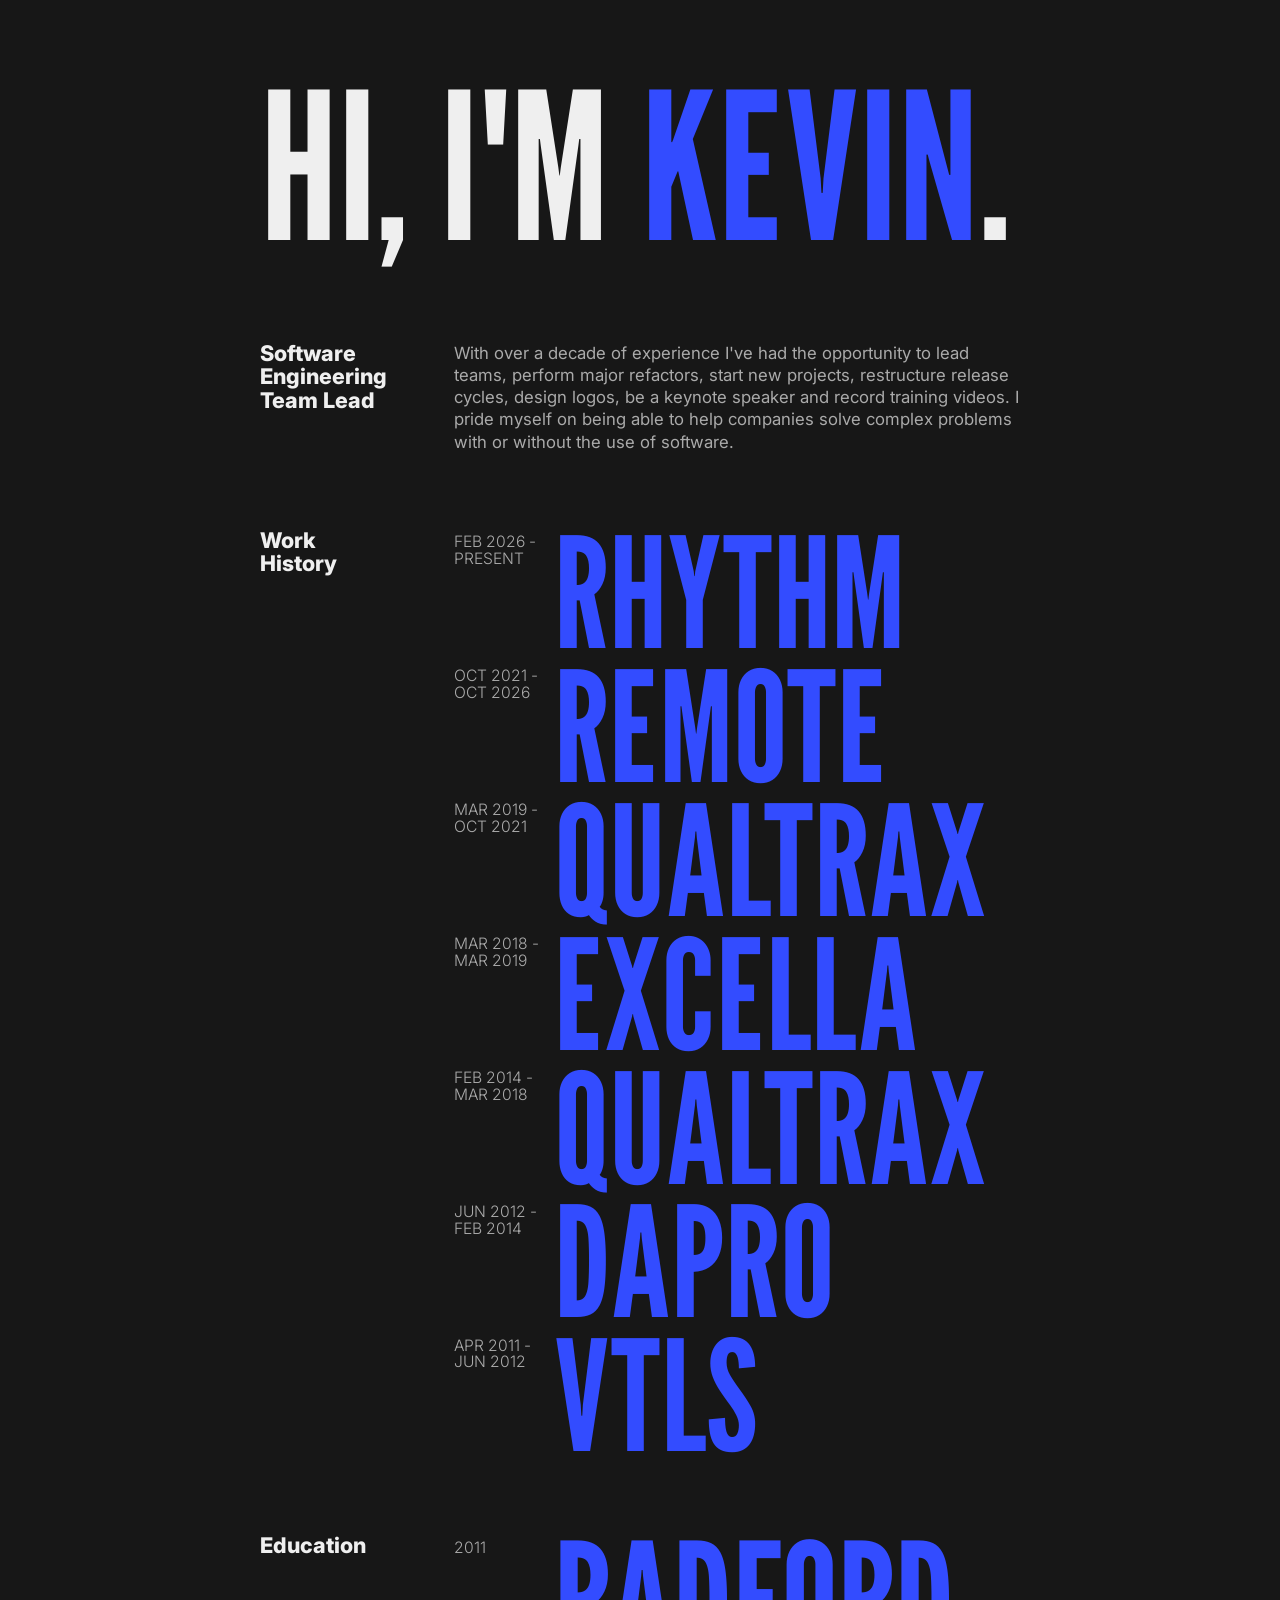
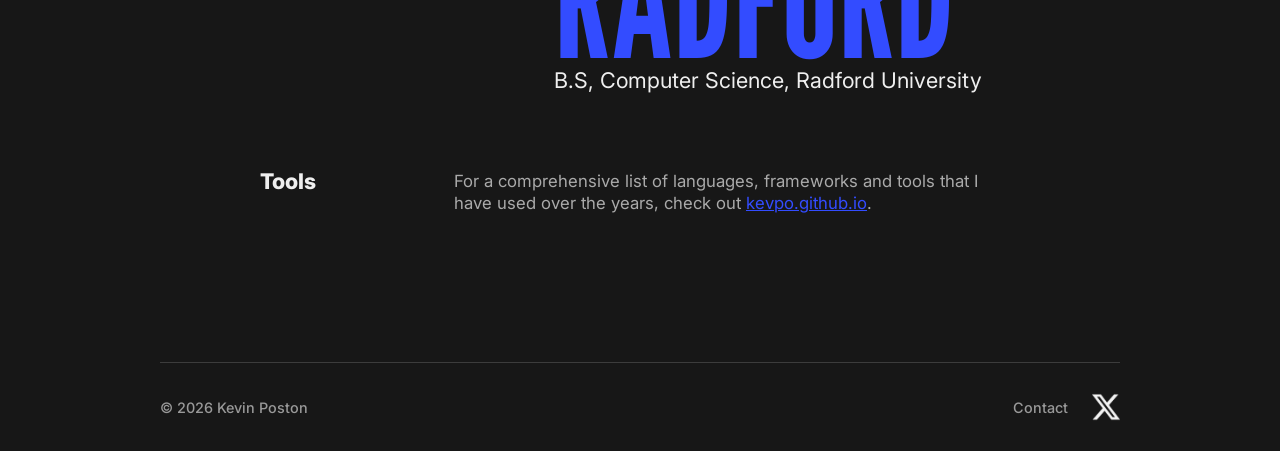
==== index.html @ 7df71aa9 "Initial static site" ====
<!doctype html>
<html lang="en">
  <head>
    <meta charset="utf-8">
    <meta name="viewport" content="width=device-width, initial-scale=1">
    <title>Kevin Poston</title>
    <meta name="description" content="A simple site about Kevin Poston's work history as a software engineer.">
    <link rel="icon" href="https://framerusercontent.com/images/H6KfUdYCGdowHtjwmruKKgQxQ.png">
    <link rel="stylesheet" href="./styles.css">
  </head>
  <body>
    <main class="site-shell">
      <section class="hero" aria-labelledby="intro-title">
        <h1 id="intro-title" class="mega">
          <span class="hero-copy">Hi, I'm
            <span class="avatar-trigger" tabindex="0">
              <span class="avatar-stack">
                <span class="avatar-name">Kevin<span class="name-dot">.</span></span>
                <span class="avatar-panel"><img src="./assets/images/avatar-hover.png" alt="Kevin Poston"></span>
              </span>
            </span>
          </span>
          <img class="mobile-avatar" src="./assets/images/avatar-mobile.png" alt="Kevin Poston">
        </h1>
      </section>

      <section class="section intro" aria-labelledby="role-title">
        <h2 id="role-title" class="section-title"><span>Software</span><span>Engineering</span><span>Team Lead</span></h2>
        <p>
          With over a decade of experience I've had the opportunity to lead teams,
          perform major refactors, start new projects, restructure release cycles,
          design logos, be a keynote speaker and record training videos. I pride
          myself on being able to help companies solve complex problems with or
          without the use of software.
        </p>
      </section>

      <section class="section timeline" aria-labelledby="work-title">
        <h2 id="work-title" class="section-title"><span>Work</span><span>History</span></h2>
        <div class="timeline-list">
          <article class="timeline-row">
            <p class="date"><span>Feb 2026 -</span><span>Present</span></p>
            <a class="display-link" href="./work/rhythm/">Rhythm</a>
          </article>
          <article class="timeline-row">
            <p class="date"><span>Oct 2021 -</span><span>Oct 2026</span></p>
            <a class="display-link" href="./work/remote/">Remote</a>
          </article>
          <article class="timeline-row">
            <p class="date"><span>Mar 2019 -</span><span>Oct 2021</span></p>
            <a class="display-link" href="./work/ideagen/">Qualtrax</a>
          </article>
          <article class="timeline-row">
            <p class="date"><span>Mar 2018 -</span><span>Mar 2019</span></p>
            <a class="display-link" href="./work/excella/">Excella</a>
          </article>
          <article class="timeline-row">
            <p class="date"><span>Feb 2014 -</span><span>Mar 2018</span></p>
            <a class="display-link" href="./work/qualtrax/">Qualtrax</a>
          </article>
          <article class="timeline-row">
            <p class="date"><span>Jun 2012 -</span><span>Feb 2014</span></p>
            <a class="display-link" href="./work/dapro/">Dapro</a>
          </article>
          <article class="timeline-row">
            <p class="date"><span>Apr 2011 -</span><span>Jun 2012</span></p>
            <a class="display-link" href="./work/vtls/">VTLS</a>
          </article>
        </div>
      </section>

      <section class="section education" aria-labelledby="education-title">
        <h2 id="education-title" class="section-title">Education</h2>
        <div class="timeline-row education-row">
          <p class="date">2011</p>
          <div>
            <a class="display-link" href="https://www.radford.edu/" target="_blank" rel="noopener">Radford</a>
            <p class="detail">B.S, Computer Science, Radford University</p>
          </div>
        </div>
      </section>

      <section class="section tools" aria-labelledby="tools-title">
        <h2 id="tools-title" class="section-title">Tools</h2>
        <p>
          For a comprehensive list of languages, frameworks and tools that I have
          used over the years, check out
          <a href="https://kevpo.github.io/" target="_blank" rel="noopener">kevpo.github.io</a>.
        </p>
      </section>

    </main>

    <footer class="site-footer">
      <div class="site-footer-inner">
        <p>© 2026 Kevin Poston</p>
        <nav class="footer-links" aria-label="Footer">
          <a class="footer-contact" href="/contact/">Contact</a>
          <a class="icon-link" href="https://x.com/kevpo" target="_blank" rel="noopener" aria-label="Kevin Poston on X"><img src="/assets/images/x-logo.avif" alt=""></a>
        </nav>
      </div>
    </footer>
  </body>
</html>
---- styles.css ----
@import url("https://fonts.googleapis.com/css2?family=Inter:wght@300;400;500;700;800&family=League+Gothic&display=swap");

:root {
  --bg: #171717;
  --panel: #1b1b1b;
  --text: #efefef;
  --muted: #aaa;
  --blue: #334cff;
  --rule: rgba(255, 255, 255, 0.16);
  --measure: 820px;
  --footer-width: 960px;
}

* {
  box-sizing: border-box;
}

.sr-only {
  position: absolute;
  width: 1px;
  height: 1px;
  overflow: hidden;
  clip: rect(0, 0, 0, 0);
  white-space: nowrap;
}

html {
  background: var(--bg);
}

body {
  margin: 0;
  background: var(--bg);
  color: var(--text);
  font-family: Inter, system-ui, -apple-system, BlinkMacSystemFont, "Segoe UI", sans-serif;
}

a {
  color: var(--blue);
  text-decoration-thickness: 1px;
  text-underline-offset: 0.08em;
}

a:hover {
  color: var(--text);
}

.site-shell {
  width: min(100% - 40px, 760px);
  margin: 0 auto;
  padding: 82px 0 72px;
}

.hero {
  position: relative;
  margin-bottom: 92px;
}

.mega,
.display-link,
.detail-title,
.cta,
.brand-mark {
  font-family: "League Gothic", Impact, "Arial Narrow", sans-serif;
  font-weight: 400;
  line-height: 0.82;
  letter-spacing: 0;
  text-transform: uppercase;
}

.mega {
  position: relative;
  margin: 0;
  color: var(--text);
  font-size: clamp(7rem, 16vw, 15rem);
  white-space: nowrap;
}

.hero-copy {
  display: inline;
}

.mega .avatar-trigger {
  display: inline-block;
  height: 0.82em;
  overflow: hidden;
  vertical-align: bottom;
  color: var(--blue);
  cursor: default;
  outline: none;
}

.avatar-stack {
  display: flex;
  flex-direction: column;
  transition: transform 460ms cubic-bezier(0.34, 1.28, 0.64, 1);
  will-change: transform;
}

.avatar-name,
.avatar-panel {
  display: flex;
  align-items: center;
  height: 0.82em;
}

.name-dot {
  color: var(--text);
}

.avatar-panel {
  justify-content: flex-start;
  opacity: 0;
  transform: scale(0.96);
  transform-origin: left center;
  transition:
    opacity 280ms ease 80ms,
    transform 460ms cubic-bezier(0.34, 1.18, 0.64, 1);
}

.avatar-panel img {
  width: auto;
  height: 0.78em;
  object-fit: contain;
}

.mobile-avatar {
  display: none;
}

.avatar-trigger:hover .avatar-stack,
.avatar-trigger:focus-visible .avatar-stack {
  transform: translateY(-50%);
}

.avatar-trigger:hover .avatar-panel,
.avatar-trigger:focus-visible .avatar-panel {
  opacity: 1;
  transform: scale(1);
}

@media (prefers-reduced-motion: reduce) {
  .avatar-stack,
  .avatar-panel {
    transition: none;
  }
}

.section {
  display: grid;
  grid-template-columns: 150px minmax(0, 1fr);
  gap: 0 44px;
  margin: 0 0 76px;
}

.section-title {
  margin: 0;
  color: var(--text);
  font-size: 1.35rem;
  line-height: 1.08;
  font-weight: 800;
}

.section-title span,
.date span {
  display: block;
}

.section p {
  margin: 0;
  color: var(--muted);
  font-size: 1.05rem;
  line-height: 1.32;
}

.timeline-list {
  display: grid;
  gap: 8px;
}

.timeline-row {
  display: grid;
  grid-template-columns: 88px minmax(0, 1fr);
  align-items: start;
  gap: 12px;
}

.date,
.compact-list span {
  color: var(--muted);
  font-weight: 300;
  text-transform: uppercase;
}

.timeline-row .date {
  padding-top: 0.35rem;
  font-size: 0.98rem;
  line-height: 1.05;
}

.display-link {
  display: block;
  color: var(--blue);
  font-size: clamp(6rem, 12vw, 10.8rem);
  text-decoration: none;
}

.display-link:hover {
  color: var(--text);
}

.education .display-link {
  font-size: clamp(6rem, 13vw, 10rem);
}

.detail {
  color: var(--text) !important;
  font-size: 1.35rem !important;
}

.compact-list {
  display: grid;
  gap: 8px;
}

.compact-list p {
  display: grid;
  grid-template-columns: 88px minmax(0, 1fr);
  gap: 12px;
  font-size: 1.28rem;
  line-height: 1.1;
}

.cta {
  color: var(--text);
  font-size: clamp(2.8rem, 7vw, 4.4rem);
  text-decoration: none;
  text-transform: none;
}

.cta:hover {
  color: var(--blue);
}

.site-footer {
  background: var(--bg);
  padding: 0 20px;
}

.site-footer::before {
  content: "";
  display: block;
  width: min(100%, var(--footer-width));
  height: 1px;
  margin: 0 auto;
  background: var(--rule);
}

.site-footer-inner {
  display: flex;
  align-items: center;
  justify-content: space-between;
  gap: 24px;
  flex-wrap: nowrap;
  width: min(100%, var(--footer-width));
  margin: 0 auto;
  padding: 30px 0;
}

.site-footer-inner p {
  margin: 0;
  color: #999;
  font-size: 0.9rem;
  font-weight: 500;
  white-space: nowrap;
}

.footer-links {
  display: flex;
  align-items: center;
  gap: 24px;
}

.footer-contact {
  color: #999;
  font-size: 0.9rem;
  font-weight: 500;
  text-decoration: none;
}

.footer-contact:hover {
  color: var(--text);
}

.icon-link {
  flex: 0 0 28px;
  display: inline-grid;
  place-items: center;
  width: 28px;
  height: 28px;
  text-decoration: none;
  opacity: 0.95;
}

.icon-link:hover {
  opacity: 0.65;
}

.icon-link img {
  display: block;
  width: 100%;
  height: 100%;
  object-fit: contain;
}

.back-link {
  display: inline-block;
  margin-bottom: 42px;
  color: var(--blue);
  font-size: 1.25rem;
  font-weight: 500;
  text-decoration: underline;
  text-underline-offset: 0.08em;
  text-transform: uppercase;
}

.back-link:hover {
  color: var(--text);
}

.detail-page {
  width: min(100% - 40px, var(--measure));
  margin: 0 auto;
  padding: 72px 0 72px;
}

.detail-title {
  margin: 0 0 42px;
  color: var(--blue);
  font-size: clamp(7rem, 18vw, 16rem);
}

.prose {
  color: var(--muted);
  font-size: 1.2rem;
  line-height: 1.42;
}

.prose p {
  margin: 0 0 1.2em;
}

.role-block {
  margin: 48px 0;
}

.role-block h2 {
  margin: 0;
  color: var(--text);
  font-family: "League Gothic", Impact, "Arial Narrow", sans-serif;
  font-size: clamp(2rem, 4.5vw, 2.75rem);
  font-weight: 400;
  line-height: 0.95;
  text-transform: uppercase;
}

.role-block .role {
  margin: 8px 0 22px;
  color: var(--blue);
  font-family: "League Gothic", Impact, "Arial Narrow", sans-serif;
  font-size: clamp(1.55rem, 3.6vw, 2rem);
  font-weight: 400;
  line-height: 0.95;
  text-transform: uppercase;
}

.prose ul {
  margin: 14px 0 0;
  padding-left: 1.15em;
}

.prose li {
  margin-bottom: 0.7em;
}

.media-block {
  margin: 28px 0 42px;
}

.media-block img {
  display: block;
  width: 100%;
  height: auto;
  border: 1px solid var(--rule);
  background: #101010;
}

.media-block figcaption {
  margin-top: 10px;
  color: var(--muted);
  font-size: 0.82rem;
  line-height: 1.35;
  text-transform: uppercase;
}

.video-embed {
  position: relative;
  width: 100%;
  aspect-ratio: 16 / 9;
  overflow: hidden;
  border: 1px solid var(--rule);
  background: #101010;
}

.video-embed iframe {
  position: absolute;
  inset: 0;
  width: 100%;
  height: 100%;
  border: 0;
}

.contact-page {
  min-height: calc(100vh - 83px);
}

.contact-title {
  color: var(--text);
}

.contact-form {
  display: grid;
  grid-template-columns: 1fr 1fr;
  gap: 16px;
  width: 100%;
  max-width: 680px;
}

.contact-form label {
  display: block;
}

.contact-form input,
.contact-form textarea {
  width: 100%;
  border: 0;
  border-radius: 6px;
  background: #efefef;
  color: #171717;
  font: inherit;
  font-weight: 700;
  padding: 0 16px;
}

.contact-form input::placeholder,
.contact-form textarea::placeholder {
  color: #888;
  opacity: 1;
}

.contact-form input {
  height: 52px;
}

.contact-form textarea {
  min-height: 156px;
  padding-top: 16px;
  resize: vertical;
}

.field-message,
.contact-form .button {
  grid-column: 1 / -1;
}

.button {
  width: 100%;
  border: 0;
  border-radius: 6px;
  background: var(--blue);
  color: #050505;
  cursor: pointer;
  font: 400 1rem/1 Inter, sans-serif;
  padding: 18px 22px;
  text-transform: uppercase;
}

.button:hover {
  background: #233bff;
}

@media (max-width: 760px) {
  .site-shell,
  .detail-page {
    width: min(100% - 56px, 560px);
    padding-top: 44px;
  }

  .site-shell {
    padding-right: 0;
    padding-left: 0;
  }

  .detail-page {
    padding-right: 14px;
    padding-left: 14px;
  }

  .contact-page {
    width: min(100% - 32px, 560px);
    padding-top: 86px;
    padding-right: 0;
    padding-left: 0;
  }

  .contact-page .back-link {
    margin-bottom: 86px;
  }

  .contact-title {
    margin-bottom: 84px;
  }

  .contact-form {
    max-width: none;
  }

  .hero {
    margin-bottom: 54px;
  }

  .mega {
    display: flex;
    align-items: center;
    gap: 16px;
    flex-wrap: nowrap;
    font-size: clamp(4.4rem, 22vw, 7rem);
    line-height: 0.98;
    white-space: normal;
  }

  .hero-copy {
    display: inline-block;
    flex: 1 1 auto;
    max-width: calc(100% - 112px);
  }

  .mega .avatar-trigger {
    display: inline;
    height: auto;
    overflow: visible;
    vertical-align: baseline;
  }

  .avatar-stack {
    display: inline;
    transition: none;
  }

  .avatar-name {
    display: inline;
    height: auto;
  }

  .avatar-panel {
    display: none;
  }

  .mobile-avatar {
    position: static;
    display: inline-block;
    flex: 0 0 auto;
    width: clamp(82px, 28vw, 108px);
    height: clamp(80px, 27vw, 106px);
    object-fit: contain;
  }

  .section {
    grid-template-columns: 1fr;
    gap: 18px;
    margin-bottom: 58px;
    padding-right: 0;
    padding-left: 0;
  }

  .section-title {
    font-size: 1.1rem;
  }

  .section-title span,
  .date span {
    display: inline;
  }

  .section-title span + span::before,
  .date span + span::before {
    content: " ";
  }

  .timeline .timeline-row,
  .education .timeline-row {
    display: grid;
    grid-template-columns: 1fr !important;
    gap: 0;
  }

  .timeline .timeline-row > *,
  .education .timeline-row > * {
    grid-column: 1;
  }

  .timeline .timeline-row .date,
  .education .timeline-row .date,
  .compact-list span {
    font-size: 0.72rem;
  }

  .timeline .timeline-row .date,
  .education .timeline-row .date {
    padding-top: 0;
    margin-bottom: 2px;
  }

  .display-link,
  .education .display-link {
    font-size: clamp(4.3rem, 25vw, 7rem);
  }

  .compact-list p {
    grid-template-columns: 70px minmax(0, 1fr);
    font-size: 1rem;
  }

  .detail-title {
    font-size: clamp(5rem, 27vw, 9rem);
  }

  .prose {
    font-size: 1rem;
  }
}
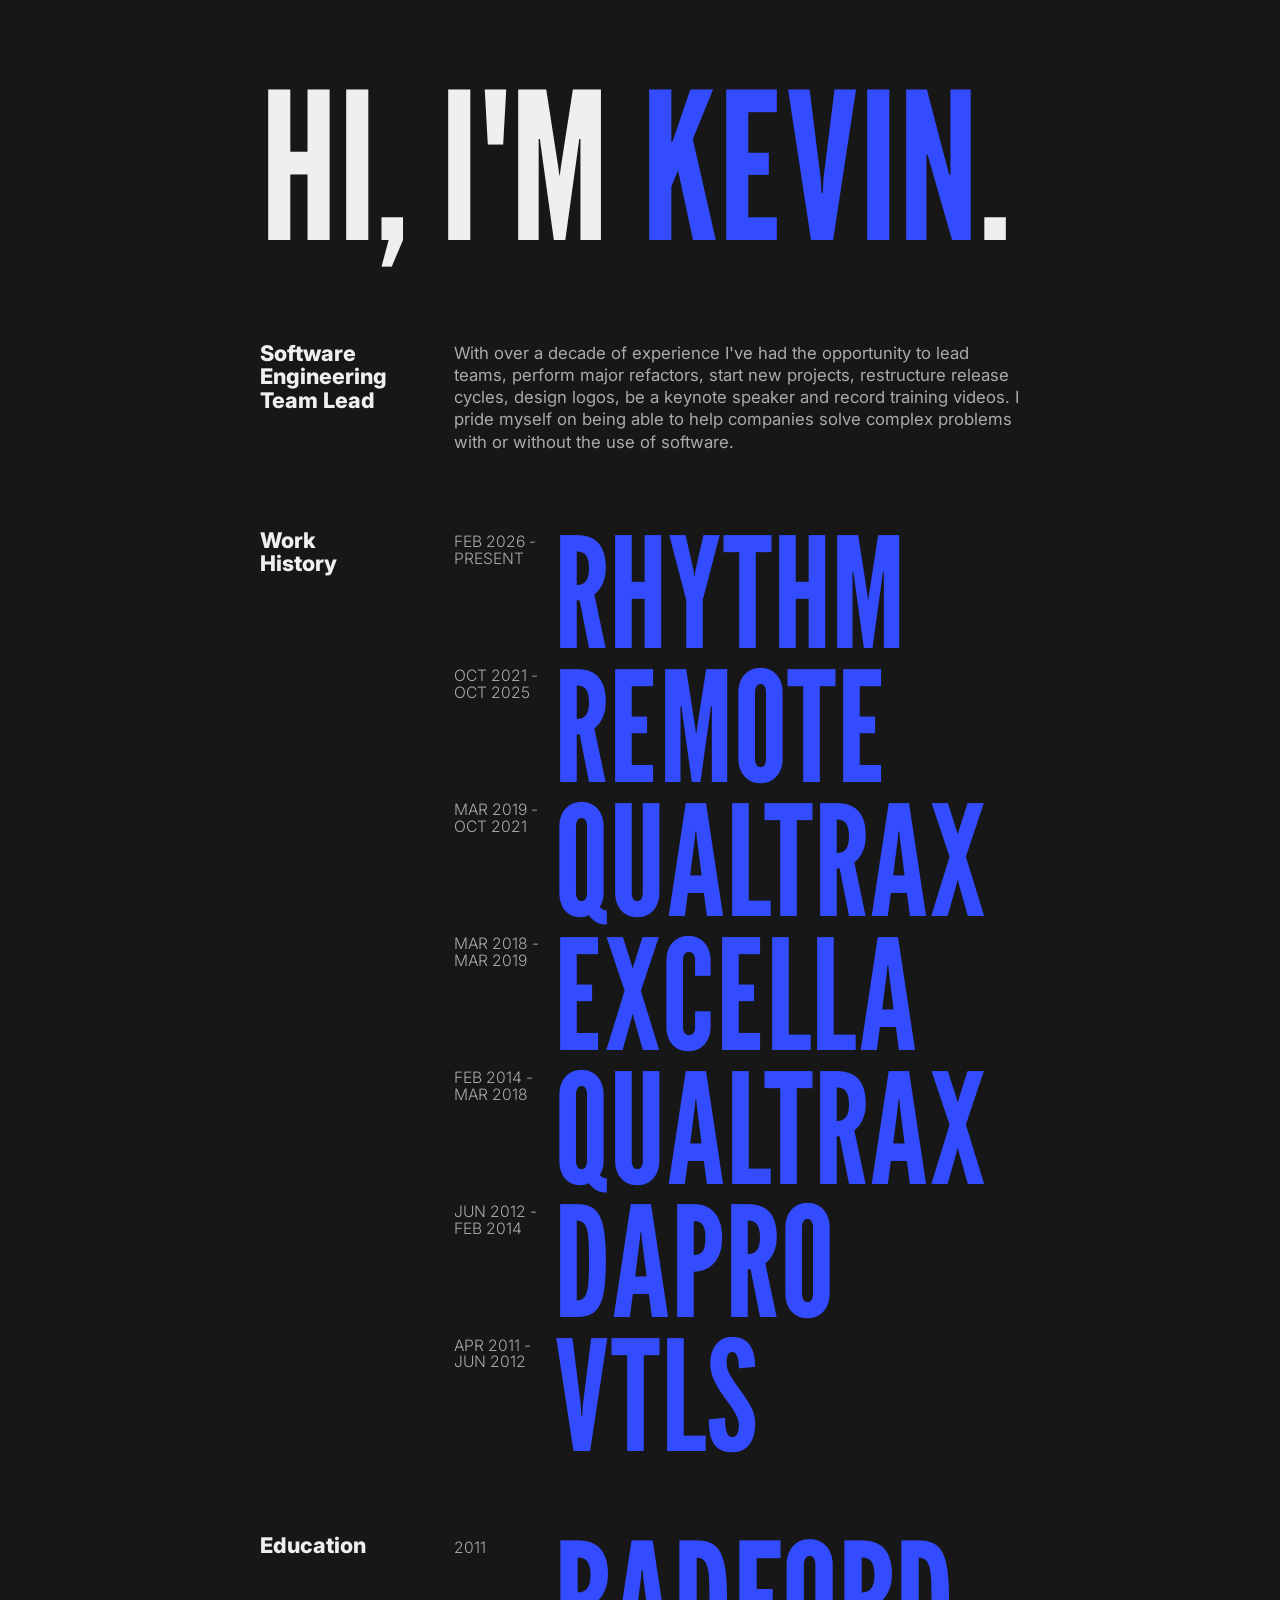
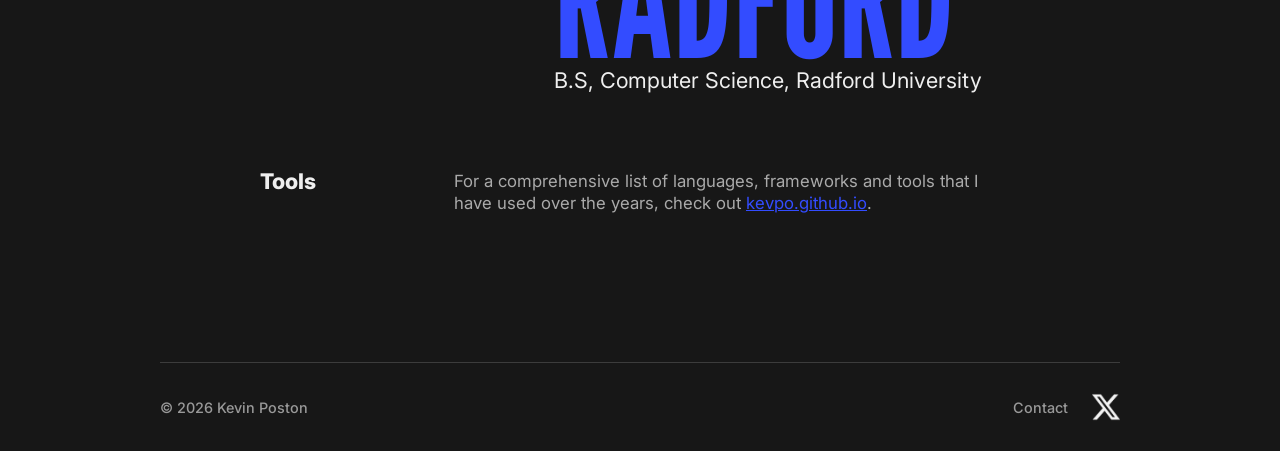
==== commit a7b62d81: "Correct Remote end date" ====
--- a/index.html
+++ b/index.html
@@ -43,7 +43,7 @@
             <a class="display-link" href="./work/rhythm/">Rhythm</a>
           </article>
           <article class="timeline-row">
-            <p class="date"><span>Oct 2021 -</span><span>Oct 2026</span></p>
+            <p class="date"><span>Oct 2021 -</span><span>Oct 2025</span></p>
             <a class="display-link" href="./work/remote/">Remote</a>
           </article>
           <article class="timeline-row">
